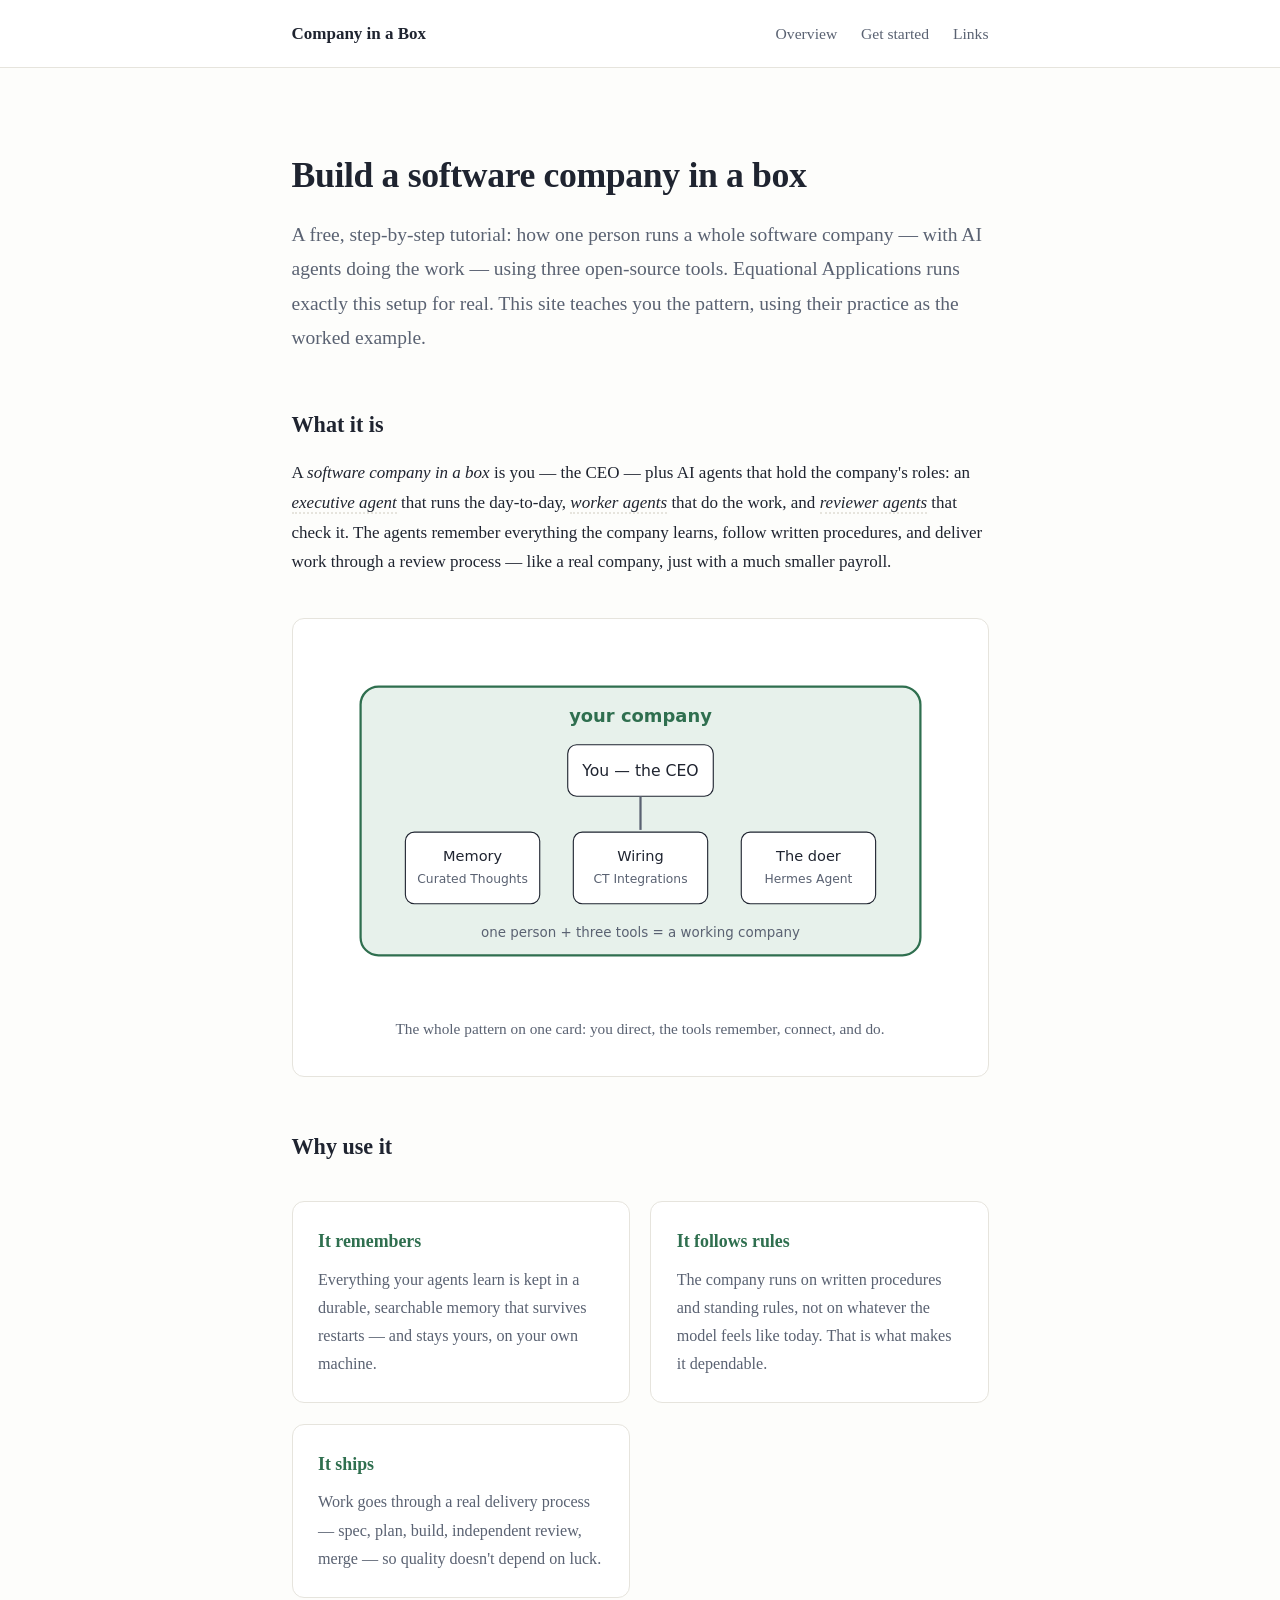
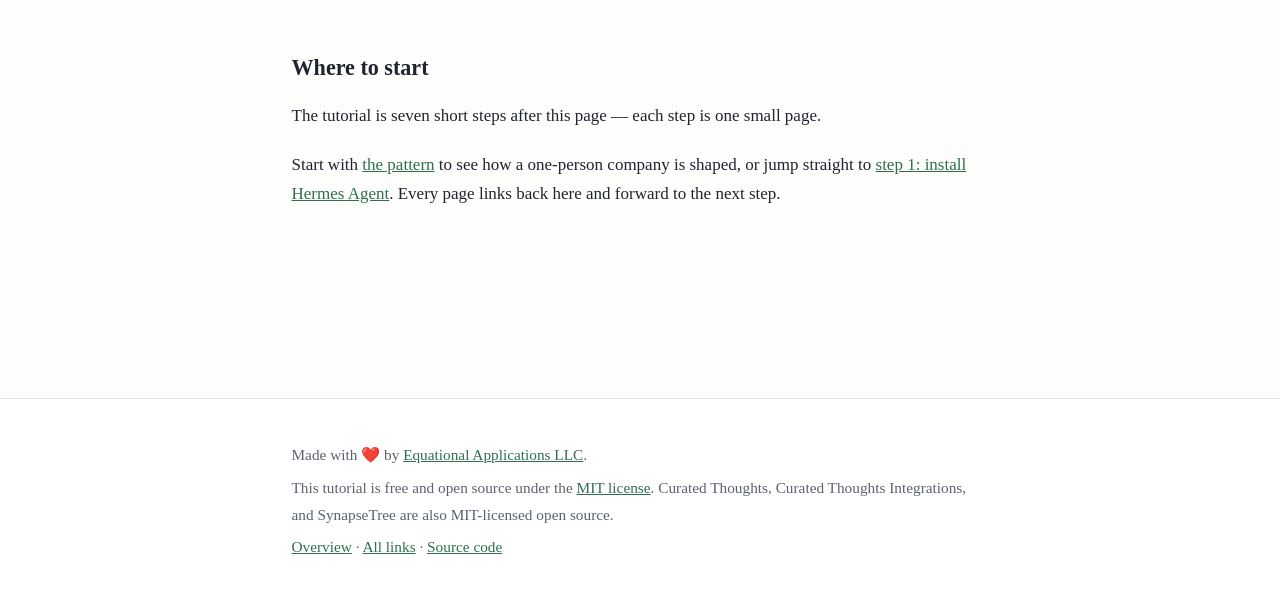
==== site/index.html @ 36f16b2b "page(index): overview - what it is, why, three tools at a glance data-topic set; inline SVG infograp" ====
<!DOCTYPE html>
<html lang="en">
<head>
<meta charset="utf-8">
<meta name="viewport" content="width=device-width, initial-scale=1">
<title>Company in a Box — build a one-person AI software company</title>
<link rel="stylesheet" href="css/style.css">
</head>
<body data-topic="1">

<header class="site-header">
  <div class="inner">
    <a class="brand" href="index.html">Company in a Box</a>
    <nav>
      <a href="index.html">Overview</a>
      <a href="setup-hermes.html">Get started</a>
      <a href="links.html">Links</a>
    </nav>
  </div>
</header>

<main>
  <h1>Build a software company in a box</h1>
  <p class="lead">A free, step-by-step tutorial: how one person runs a whole
  software company — with AI agents doing the work — using three open-source
  tools. Equational Applications runs exactly this setup for real. This site
  teaches you the pattern, using their practice as the worked example.</p>

  <h2>What it is</h2>
  <p>A <em>software company in a box</em> is you — the CEO — plus AI agents
  that hold the company's roles: an <span class="term">executive agent</span>
  that runs the day-to-day, <span class="term">worker agents</span> that do
  the work, and <span class="term">reviewer agents</span> that check it. The
  agents remember everything the company learns, follow written procedures,
  and deliver work through a review process — like a real company, just with
  a much smaller payroll.</p>

  <figure>
    <svg viewBox="0 0 560 300" role="img" aria-label="Diagram: you plus memory, wiring, and agent form a company">
      <rect x="30" y="30" width="500" height="240" rx="16" fill="#e7f1eb" stroke="#2f6f4f" stroke-width="2"/>
      <text x="280" y="62" text-anchor="middle" font-family="system-ui" font-size="16" fill="#2f6f4f" font-weight="bold">your company</text>
      <rect x="215" y="82" width="130" height="46" rx="8" fill="#ffffff" stroke="#1f2430"/>
      <text x="280" y="110" text-anchor="middle" font-family="system-ui" font-size="14" fill="#1f2430">You — the CEO</text>
      <line x1="280" y1="128" x2="280" y2="158" stroke="#5a6272" stroke-width="2"/>
      <rect x="70" y="160" width="120" height="64" rx="8" fill="#ffffff" stroke="#1f2430"/>
      <text x="130" y="186" text-anchor="middle" font-family="system-ui" font-size="13" fill="#1f2430">Memory</text>
      <text x="130" y="205" text-anchor="middle" font-family="system-ui" font-size="11" fill="#5a6272">Curated Thoughts</text>
      <rect x="220" y="160" width="120" height="64" rx="8" fill="#ffffff" stroke="#1f2430"/>
      <text x="280" y="186" text-anchor="middle" font-family="system-ui" font-size="13" fill="#1f2430">Wiring</text>
      <text x="280" y="205" text-anchor="middle" font-family="system-ui" font-size="11" fill="#5a6272">CT Integrations</text>
      <rect x="370" y="160" width="120" height="64" rx="8" fill="#ffffff" stroke="#1f2430"/>
      <text x="430" y="186" text-anchor="middle" font-family="system-ui" font-size="13" fill="#1f2430">The doer</text>
      <text x="430" y="205" text-anchor="middle" font-family="system-ui" font-size="11" fill="#5a6272">Hermes Agent</text>
      <text x="280" y="254" text-anchor="middle" font-family="system-ui" font-size="12" fill="#5a6272">one person + three tools = a working company</text>
    </svg>
    <figcaption>The whole pattern on one card: you direct, the tools remember,
    connect, and do.</figcaption>
  </figure>

  <h2>Why use it</h2>
  <div class="cards">
    <div class="card">
      <h2>It remembers</h2>
      <p>Everything your agents learn is kept in a durable, searchable memory
      that survives restarts — and stays yours, on your own machine.</p>
    </div>
    <div class="card">
      <h2>It follows rules</h2>
      <p>The company runs on written procedures and standing rules, not on
      whatever the model feels like today. That is what makes it dependable.</p>
    </div>
    <div class="card">
      <h2>It ships</h2>
      <p>Work goes through a real delivery process — spec, plan, build,
      independent review, merge — so quality doesn't depend on luck.</p>
    </div>
  </div>

  <h2>Where to start</h2>
  <p>The tutorial is seven short steps after this page — each step is one
  small page.</p>
  <p>Start with <a href="the-pattern.html">the pattern</a> to see how a
  one-person company is shaped, or jump straight to
  <a href="setup-hermes.html">step 1: install Hermes Agent</a>. Every page
  links back here and forward to the next step.</p>
</main>

<footer class="site-footer">
  <div class="inner">
    <p>Made with ❤️ by <a href="https://equationalapplications.com">Equational Applications LLC</a>.</p>
    <p>This tutorial is free and open source under the <a href="https://github.com/equationalapplications/company-in-a-box-tutorial/blob/main/LICENSE">MIT license</a>. Curated Thoughts, Curated Thoughts Integrations, and SynapseTree are also MIT-licensed open source.</p>
    <p><a href="index.html">Overview</a> · <a href="links.html">All links</a> · <a href="https://github.com/equationalapplications/company-in-a-box-tutorial">Source code</a></p>
  </div>
</footer>

</body>
</html>
---- site/css/style.css ----
/* company-in-a-box-tutorial — design system.
   Law: small bites, breathing room, show-don't-prose (INTENT.md).
   Light palette, one narrow content column, everything else is air. */

:root {
  --ink: #1f2430;          /* near-black text */
  --ink-soft: #5a6272;     /* secondary text */
  --paper: #fdfdfb;        /* warm paper background */
  --card: #ffffff;         /* card surfaces */
  --line: #e6e4dd;         /* hairlines */
  --accent: #2f6f4f;       /* single accent: quiet green */
  --accent-soft: #e7f1eb;  /* accent wash */
}

* { box-sizing: border-box; }

html { font-size: 17px; }

body {
  margin: 0;
  background: var(--paper);
  color: var(--ink);
  font-family: Georgia, "Times New Roman", serif;
  line-height: 1.75;
  -webkit-font-smoothing: antialiased;
}

/* The content column: narrow, centered, surrounded by air. */
main {
  max-width: 44rem;
  margin: 0 auto;
  padding: 5rem 1.5rem 6rem;
}

/* ---------- Header / nav ---------- */
.site-header {
  border-bottom: 1px solid var(--line);
  background: var(--card);
}
.site-header .inner {
  max-width: 44rem;
  margin: 0 auto;
  padding: 1.1rem 1.5rem;
  display: flex;
  justify-content: space-between;
  align-items: baseline;
  gap: 1rem;
}
.site-header a { color: var(--ink); text-decoration: none; }
.site-header .brand { font-weight: bold; }
.site-header nav { display: flex; gap: 1.4rem; font-size: 0.92rem; }
.site-header nav a { color: var(--ink-soft); }
.site-header nav a:hover { color: var(--accent); }

/* ---------- Type ---------- */
h1 {
  font-size: 2.1rem;
  line-height: 1.25;
  margin: 0 0 1.2rem;
  letter-spacing: -0.01em;
}
h2 {
  font-size: 1.3rem;
  margin: 3rem 0 0.8rem;
  color: var(--ink);
}
p { margin: 0 0 1.1rem; }
a { color: var(--accent); }
a:hover { text-decoration-thickness: 2px; }
.lead {
  font-size: 1.15rem;
  color: var(--ink-soft);
  margin-bottom: 2rem;
}
.term {
  font-style: italic;
  border-bottom: 2px dotted var(--line);
}

/* ---------- Steps: the tutorial unit. Few, numbered, airy. ---------- */
ol.steps {
  counter-reset: step;
  list-style: none;
  padding: 0;
  margin: 2rem 0;
}
ol.steps > li {
  counter-increment: step;
  position: relative;
  padding: 1.4rem 0 1.4rem 3.4rem;
  border-top: 1px solid var(--line);
}
ol.steps > li::before {
  content: counter(step);
  position: absolute;
  left: 0;
  top: 1.5rem;
  width: 2.1rem;
  height: 2.1rem;
  border-radius: 50%;
  background: var(--accent-soft);
  color: var(--accent);
  font-family: system-ui, sans-serif;
  font-weight: 700;
  display: flex;
  align-items: center;
  justify-content: center;
}
ol.steps code, p code, li code {
  font-family: ui-monospace, "SF Mono", Menlo, Consolas, monospace;
  font-size: 0.85em;
  background: #f1efe9;
  border: 1px solid var(--line);
  border-radius: 4px;
  padding: 0.1em 0.35em;
  white-space: pre-wrap;
}

/* ---------- Figures: the infographics ---------- */
figure {
  margin: 2.4rem 0;
  padding: 2rem;
  background: var(--card);
  border: 1px solid var(--line);
  border-radius: 12px;
  text-align: center;
}
figure svg { max-width: 100%; height: auto; }
figcaption {
  margin-top: 1rem;
  font-size: 0.9rem;
  color: var(--ink-soft);
}

/* ---------- Cards (overview grids) ---------- */
.cards {
  display: grid;
  grid-template-columns: repeat(auto-fit, minmax(14rem, 1fr));
  gap: 1.2rem;
  margin: 2rem 0;
}
.card {
  background: var(--card);
  border: 1px solid var(--line);
  border-radius: 12px;
  padding: 1.4rem 1.5rem;
}
.card h2 {
  margin: 0 0 0.5rem;
  font-size: 1.05rem;
  color: var(--accent);
}
.card p { margin: 0; font-size: 0.95rem; color: var(--ink-soft); }

/* ---------- Callouts ---------- */
.aside {
  background: var(--accent-soft);
  border-left: 4px solid var(--accent);
  border-radius: 0 8px 8px 0;
  padding: 1rem 1.4rem;
  margin: 2rem 0;
  font-size: 0.97rem;
}
.aside p { margin: 0.3rem 0; }

/* ---------- Next/prev pager ---------- */
.pager {
  display: flex;
  justify-content: space-between;
  gap: 1rem;
  margin-top: 4rem;
  padding-top: 1.6rem;
  border-top: 1px solid var(--line);
  font-family: system-ui, sans-serif;
  font-size: 0.95rem;
}
.pager a {
  padding: 0.7rem 1.2rem;
  border: 1px solid var(--line);
  border-radius: 8px;
  text-decoration: none;
  background: var(--card);
}
.pager a:hover { border-color: var(--accent); }
.pager .spacer { flex: 1; }

/* ---------- Footer: identical on every page ---------- */
.site-footer {
  border-top: 1px solid var(--line);
  background: var(--card);
  margin-top: 4rem;
}
.site-footer .inner {
  max-width: 44rem;
  margin: 0 auto;
  padding: 2.2rem 1.5rem 2.8rem;
  font-size: 0.9rem;
  color: var(--ink-soft);
}
.site-footer p { margin: 0.35rem 0; }

/* ---------- Small screens: keep the air, lose the columns ---------- */
@media (max-width: 560px) {
  html { font-size: 16px; }
  main { padding: 3rem 1.2rem 4rem; }
  .site-header .inner { flex-direction: column; align-items: flex-start; }
  .pager { flex-direction: column; }
}
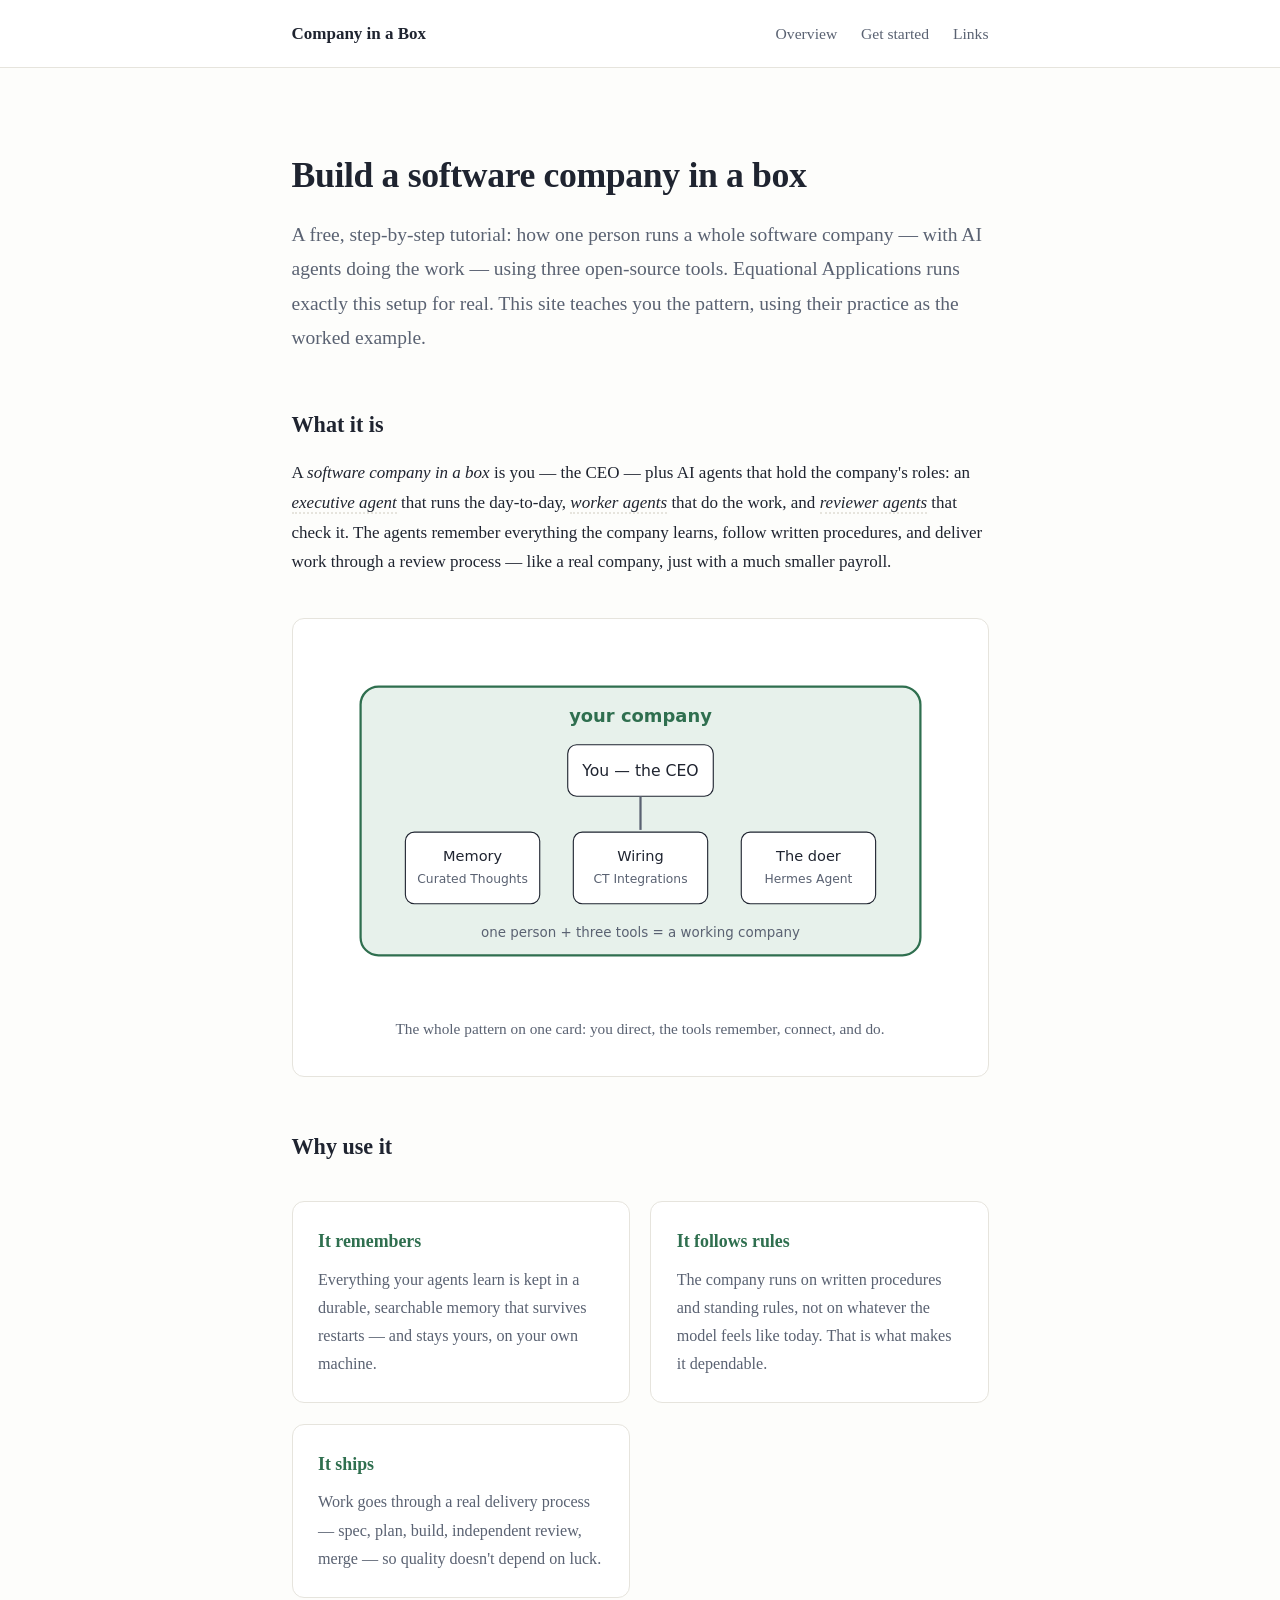
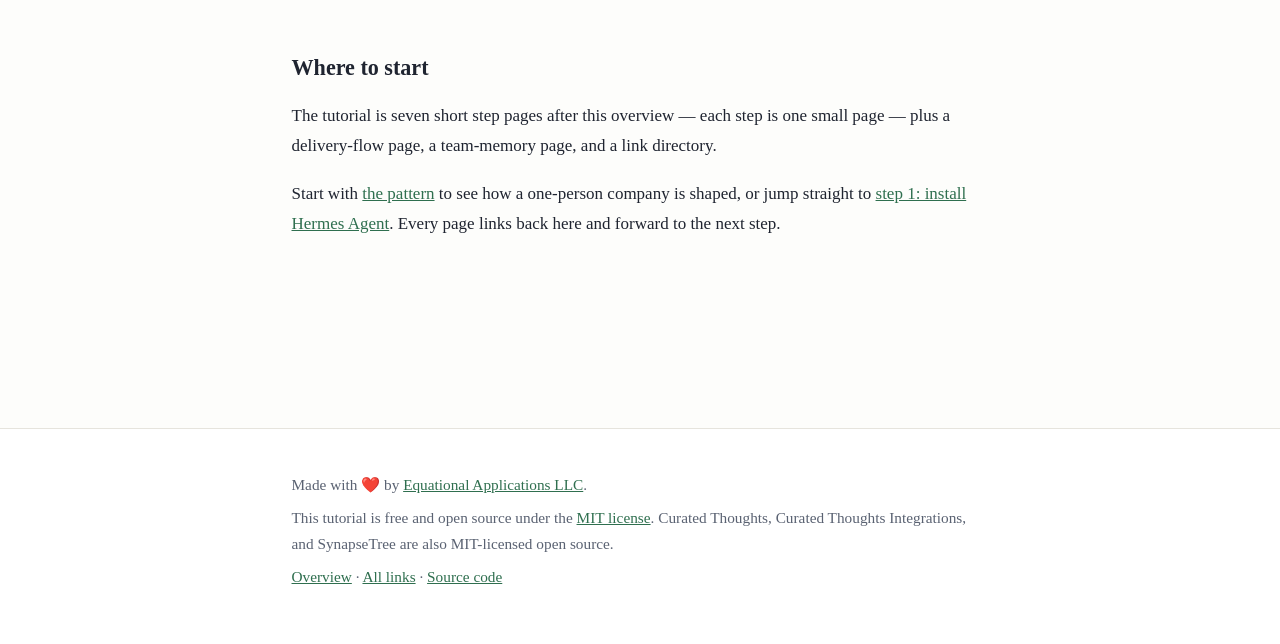
==== commit c1aca480: "fix+test: fold impl-ladder rung-2 findings (BLOCKER + 3 MAJOR + 6 minor) BLOCKER (stage state): sign" ====
--- a/site/index.html
+++ b/site/index.html
@@ -77,8 +77,9 @@
   </div>
 
   <h2>Where to start</h2>
-  <p>The tutorial is seven short steps after this page — each step is one
-  small page.</p>
+  <p>The tutorial is seven short step pages after this overview — each step
+  is one small page — plus a delivery-flow page, a team-memory page, and a
+  link directory.</p>
   <p>Start with <a href="the-pattern.html">the pattern</a> to see how a
   one-person company is shaped, or jump straight to
   <a href="setup-hermes.html">step 1: install Hermes Agent</a>. Every page
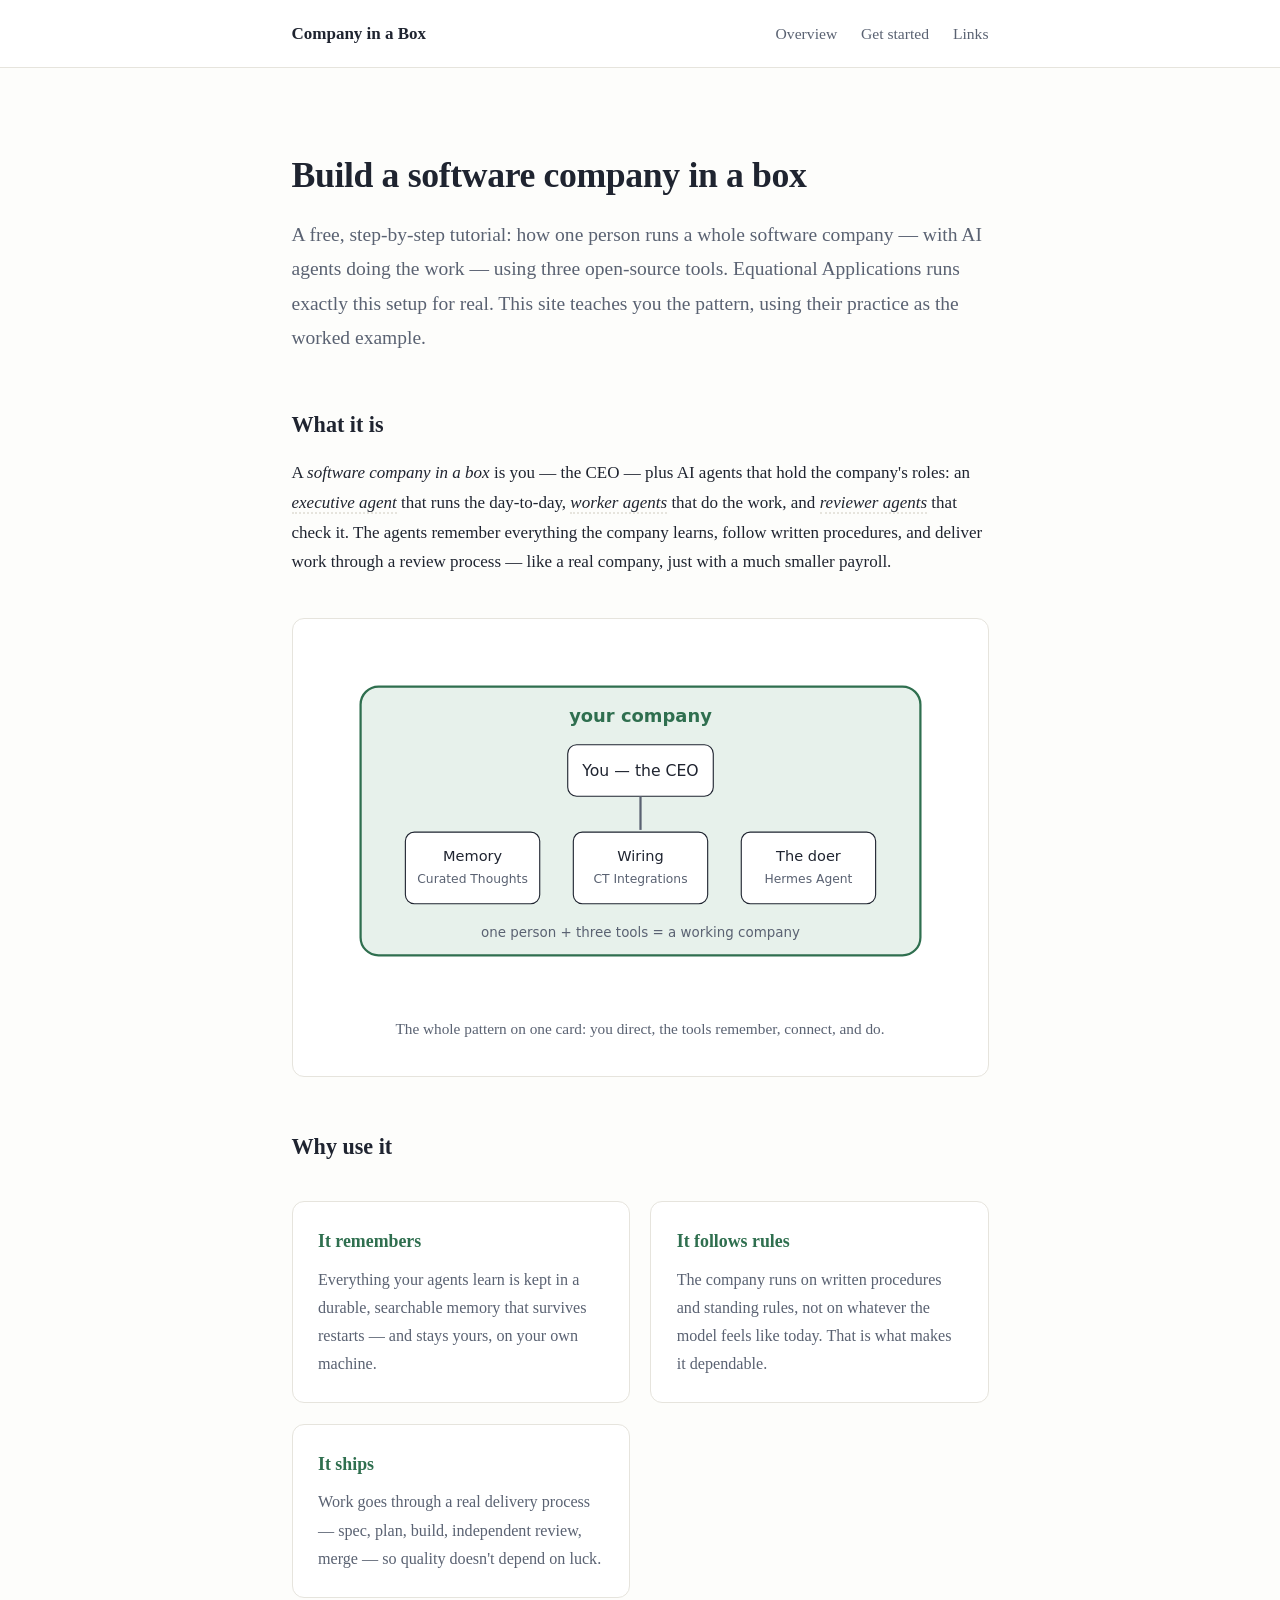
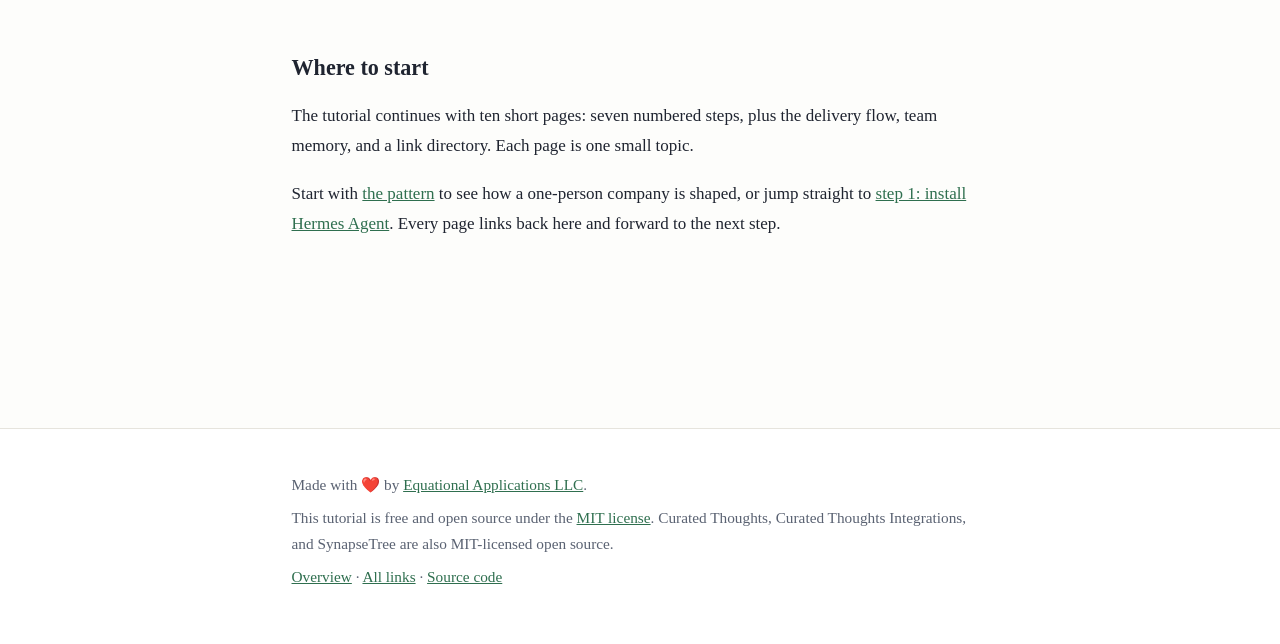
==== commit 41028c80: "fix: fold impl-ladder rung-4 (xhigh) findings B1: gitleaks install uses sudo + curl -f + checksum ve" ====
--- a/site/index.html
+++ b/site/index.html
@@ -77,9 +77,9 @@
   </div>
 
   <h2>Where to start</h2>
-  <p>The tutorial is seven short step pages after this overview — each step
-  is one small page — plus a delivery-flow page, a team-memory page, and a
-  link directory.</p>
+  <p>The tutorial continues with ten short pages: seven numbered steps, plus
+  the delivery flow, team memory, and a link directory. Each page is one
+  small topic.</p>
   <p>Start with <a href="the-pattern.html">the pattern</a> to see how a
   one-person company is shaped, or jump straight to
   <a href="setup-hermes.html">step 1: install Hermes Agent</a>. Every page
--- a/site/css/style.css
+++ b/site/css/style.css
@@ -106,7 +106,7 @@
   align-items: center;
   justify-content: center;
 }
-ol.steps code, p code, li code {
+ol.steps code, p code, li code, pre code {
   font-family: ui-monospace, "SF Mono", Menlo, Consolas, monospace;
   font-size: 0.85em;
   background: #f1efe9;
@@ -114,6 +114,15 @@
   border-radius: 4px;
   padding: 0.1em 0.35em;
   white-space: pre-wrap;
+}
+pre code, pre {
+  display: block;
+  padding: 1rem 1.2rem;
+  font-size: 0.82em;
+  line-height: 1.5;
+  white-space: pre;
+  overflow-x: auto;
+  margin: 0.6rem 0;
 }
 
 /* ---------- Figures: the infographics ---------- */
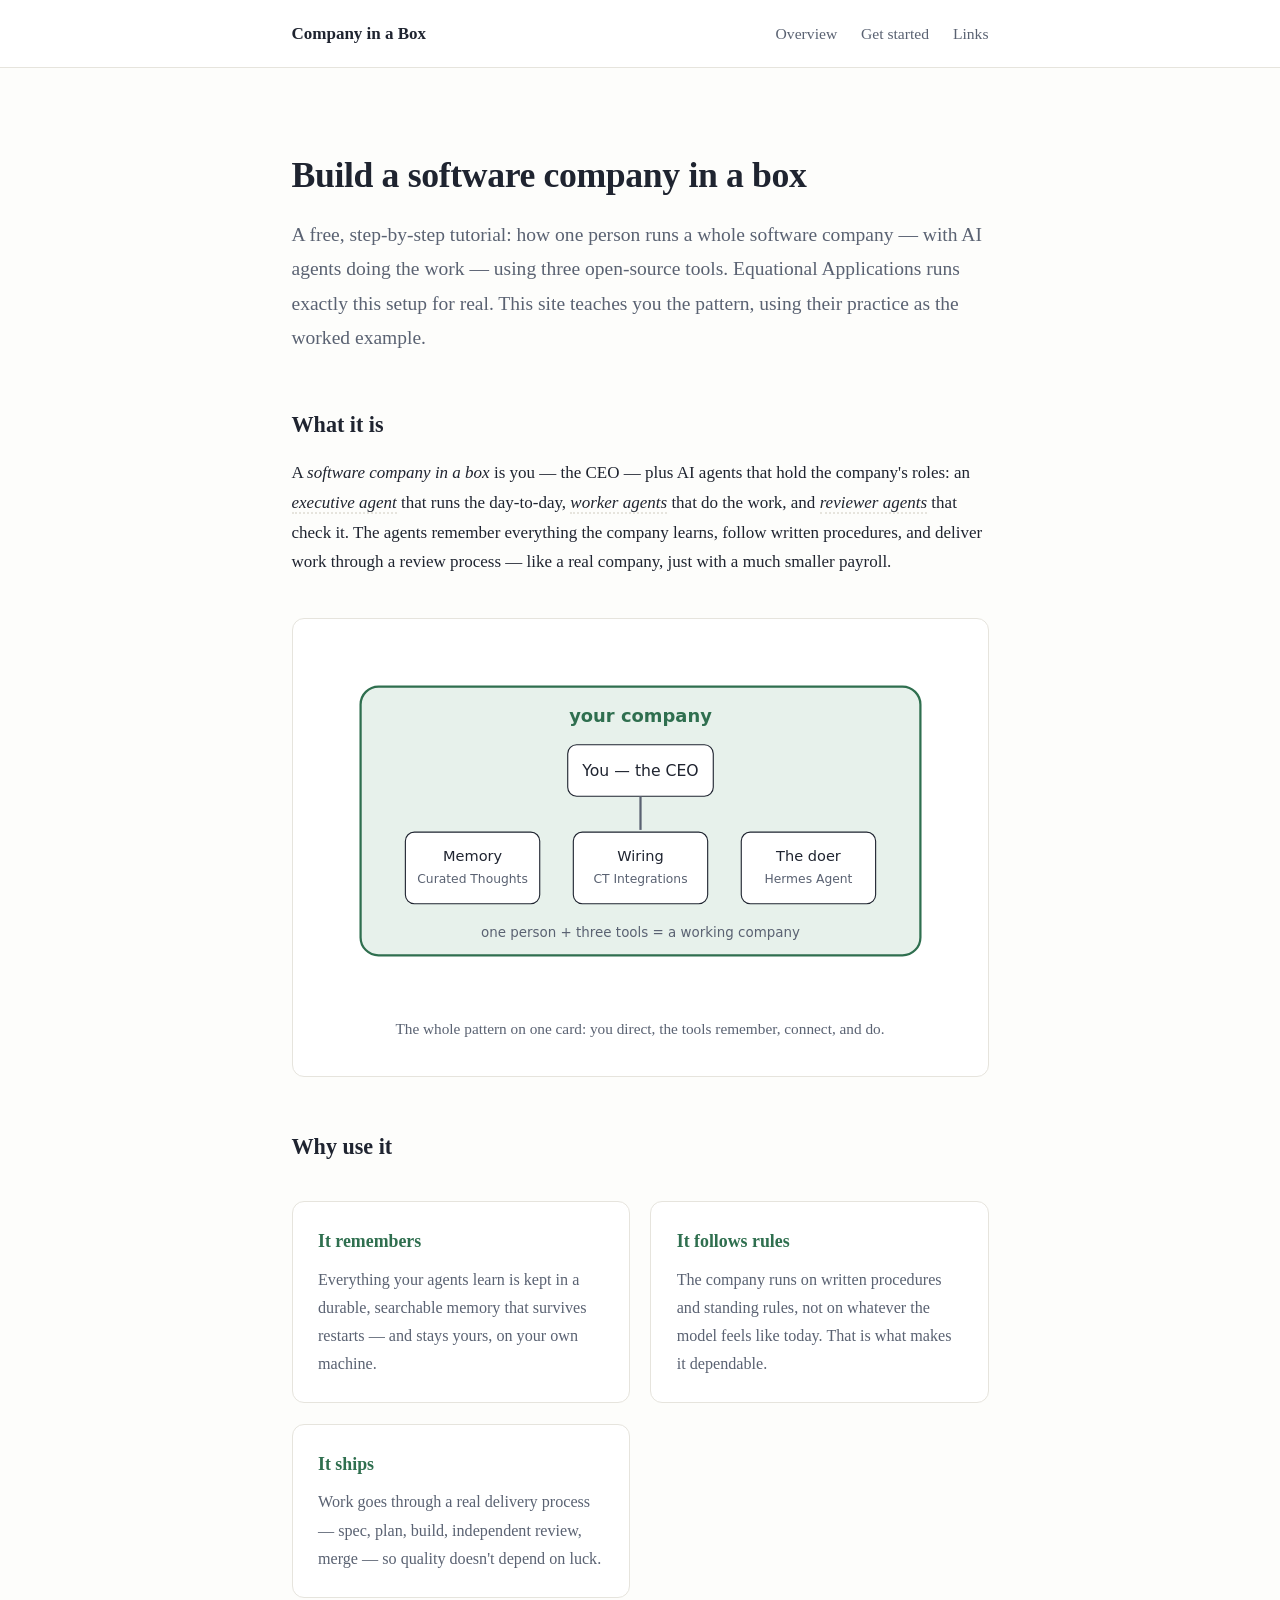
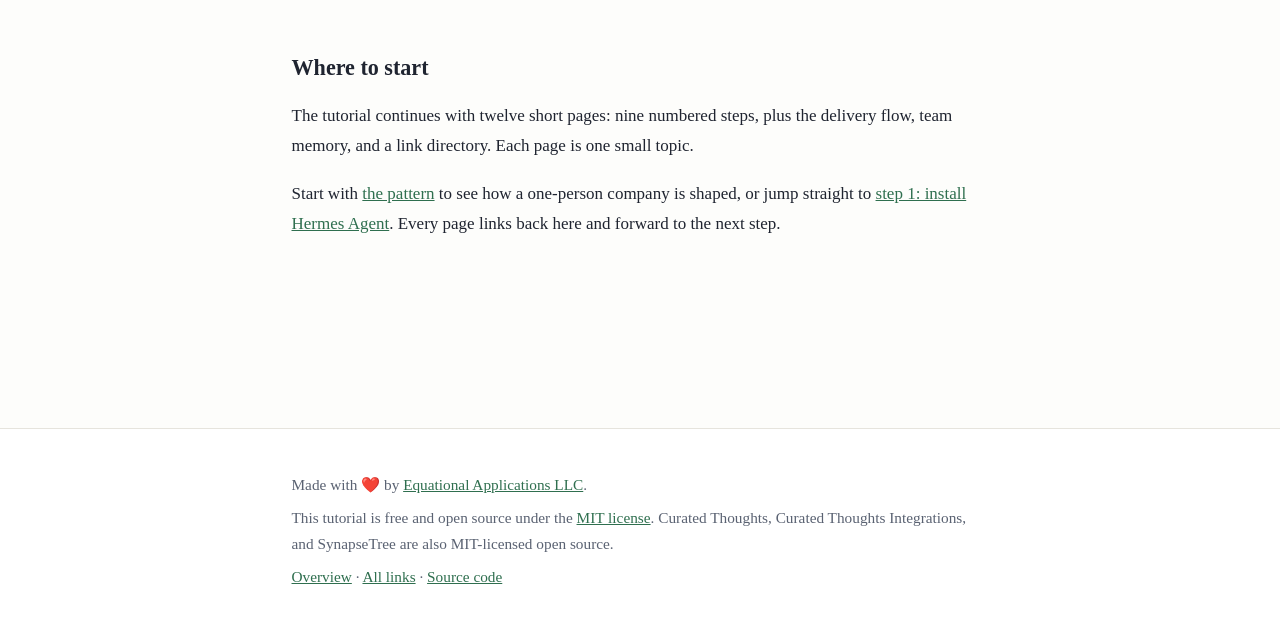
==== commit 396f5d78: "feat: restructure to 15 pages — models-privacy (step 3) and check-it-works (step 6) The tutorial gro" ====
--- a/site/index.html
+++ b/site/index.html
@@ -3,6 +3,7 @@
 <head>
 <meta charset="utf-8">
 <meta name="viewport" content="width=device-width, initial-scale=1">
+<meta name="msvalidate.01" content="9B4234C102820E0A07B8D9C5B0A06CC0">
 <title>Company in a Box — build a one-person AI software company</title>
 <link rel="stylesheet" href="css/style.css">
 </head>
@@ -77,9 +78,9 @@
   </div>
 
   <h2>Where to start</h2>
-  <p>The tutorial continues with ten short pages: seven numbered steps, plus
-  the delivery flow, team memory, and a link directory. Each page is one
-  small topic.</p>
+  <p>The tutorial continues with twelve short pages: nine numbered steps,
+  plus the delivery flow, team memory, and a link directory. Each page is
+  one small topic.</p>
   <p>Start with <a href="the-pattern.html">the pattern</a> to see how a
   one-person company is shaped, or jump straight to
   <a href="setup-hermes.html">step 1: install Hermes Agent</a>. Every page
